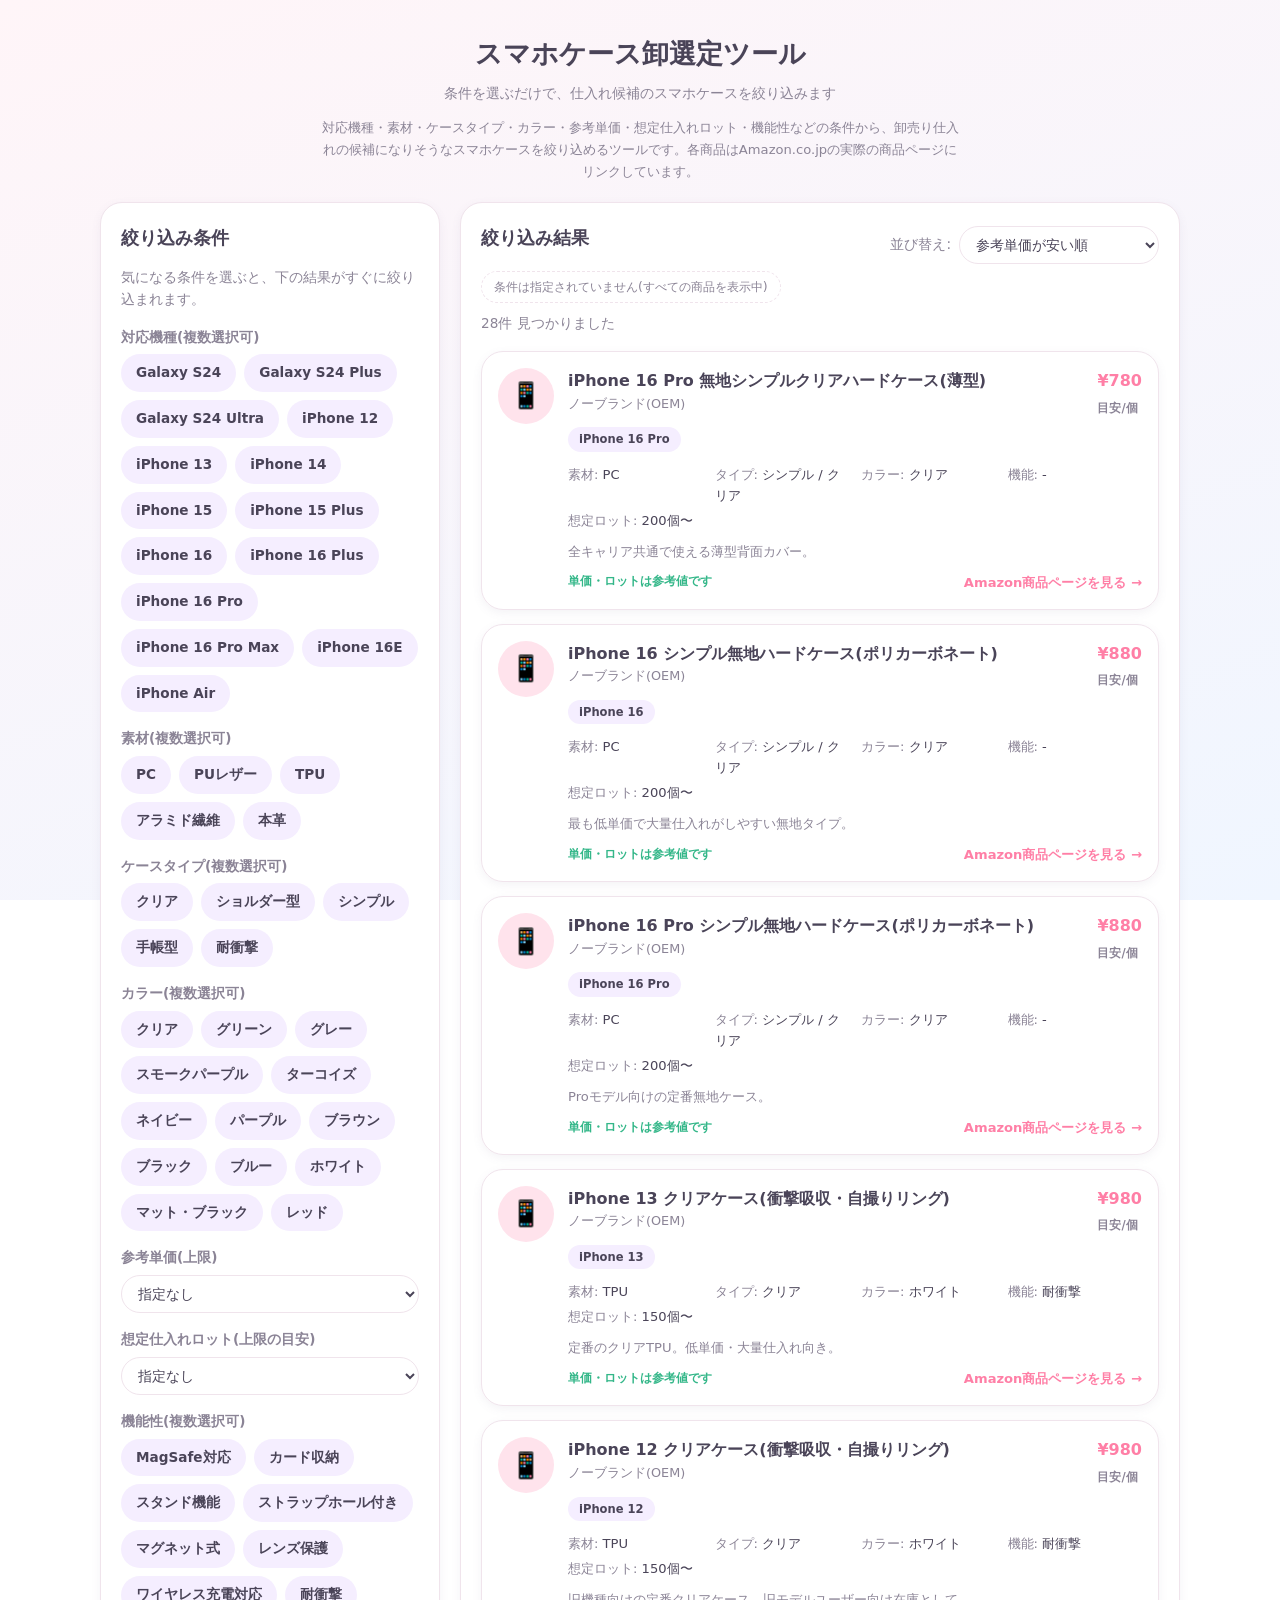
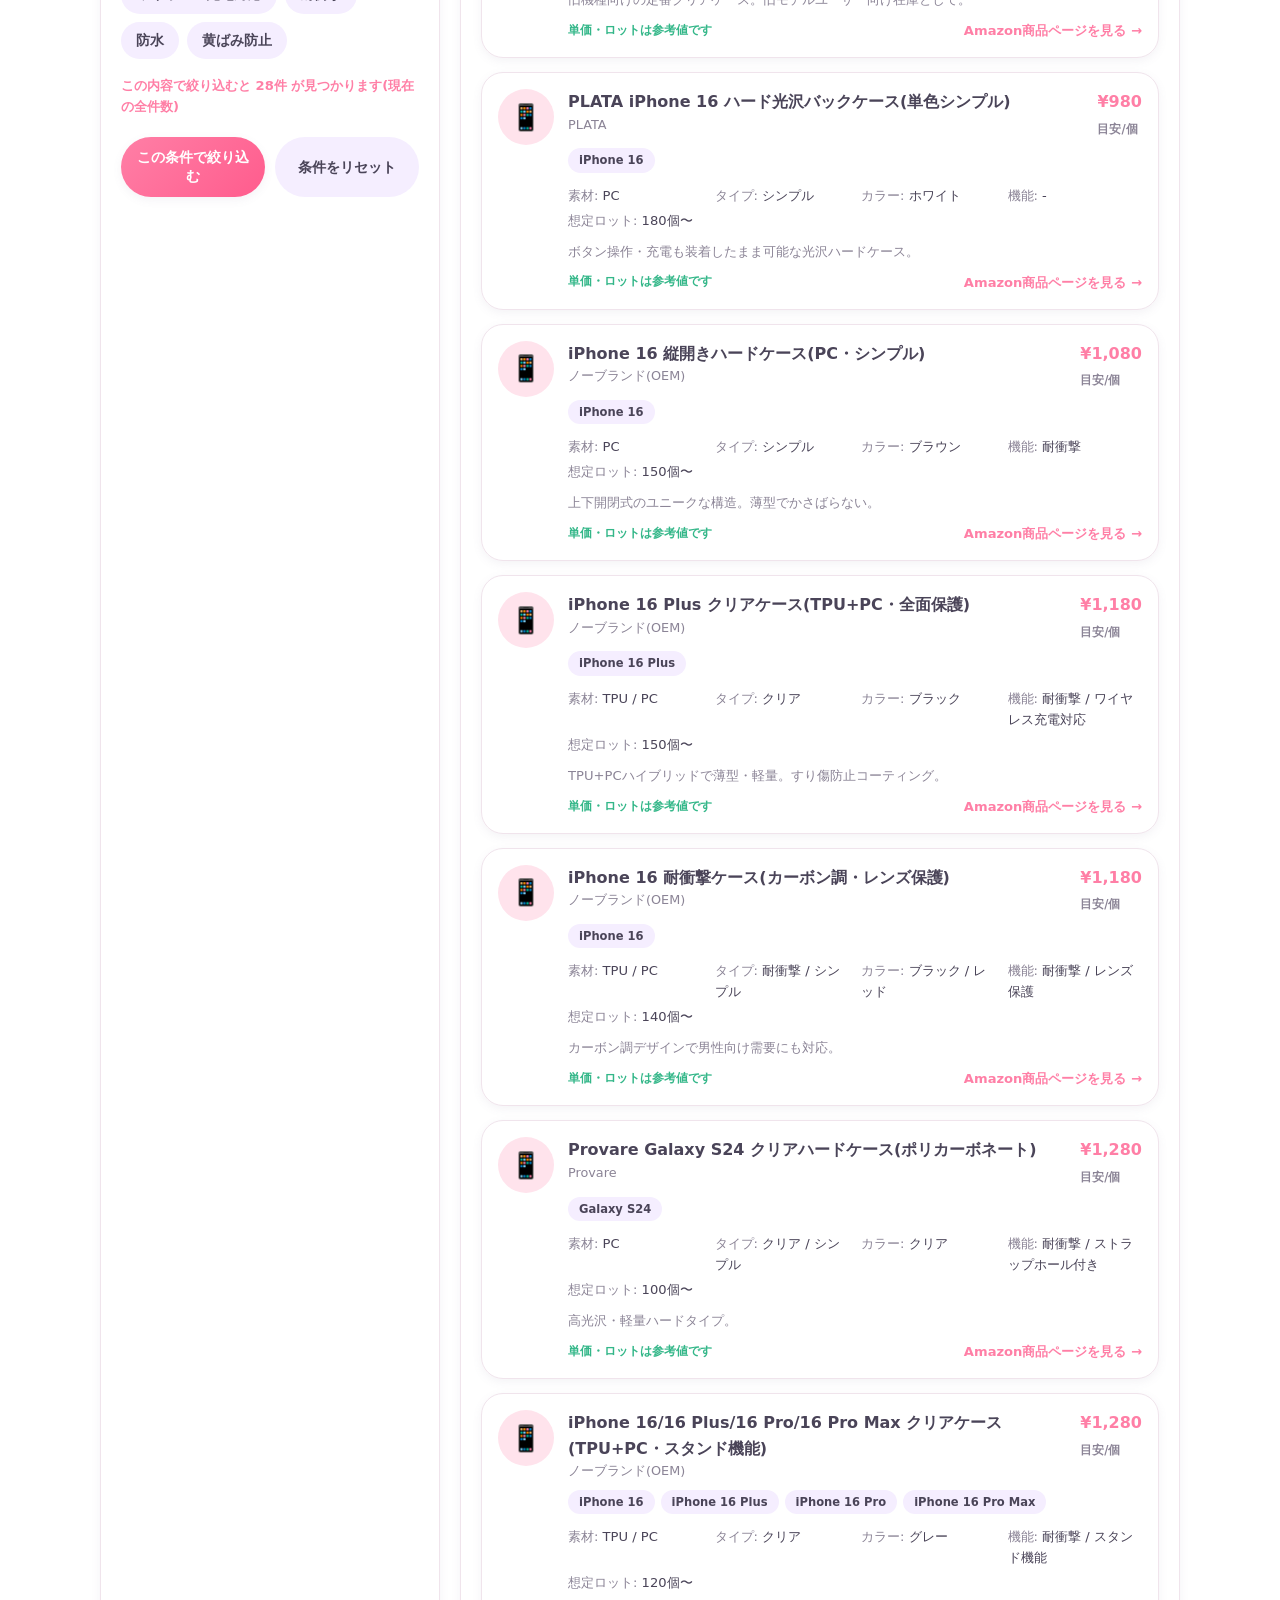
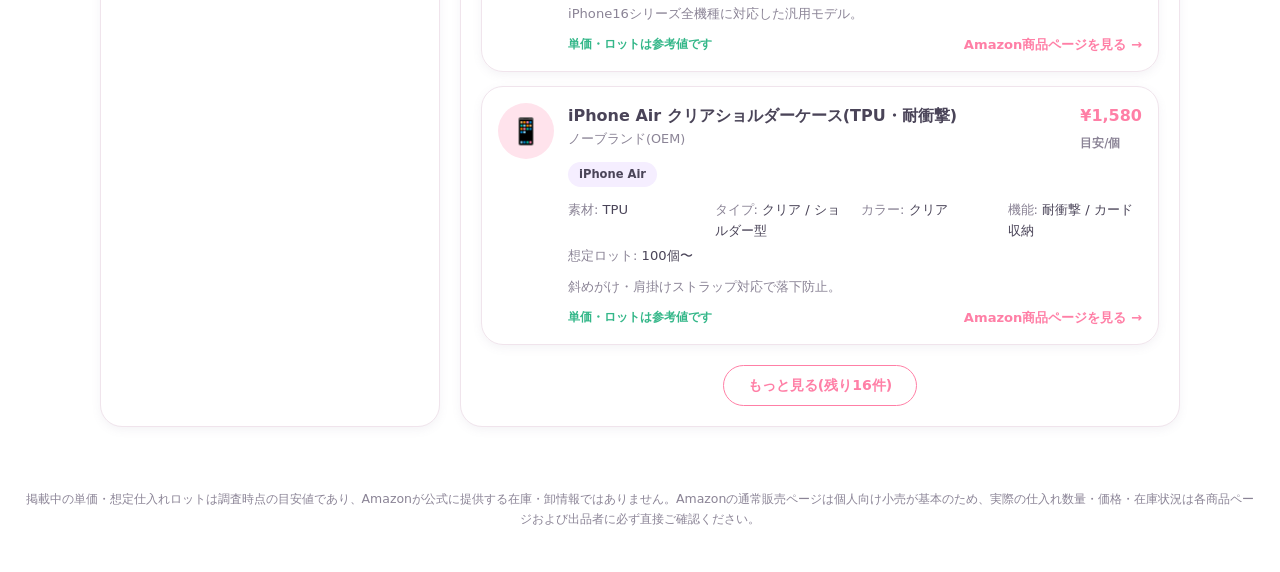
==== phone-case-wholesale-finder/index.html @ 7e59e157 "Add files via upload" ====
<!DOCTYPE html>
<html lang="ja">
<head>
<meta charset="UTF-8">
<meta name="viewport" content="width=device-width, initial-scale=1.0">
<title>スマホケース卸選定ツール | 条件で絞り込んでAmazon商品ページへ</title>
<meta name="description" content="対応機種・素材・カラー・価格帯・想定仕入れロット・機能性などの条件からスマホケースを絞り込み、Amazonの商品ページへのリンクをまとめて確認できる卸売り仕入れ検討用の無料ツールです。">
<meta name="robots" content="index, follow">
<link rel="canonical" href="https://fujiyamakanta.github.io/power-bank-finder/phone-case-wholesale-finder/">

<meta property="og:type" content="website">
<meta property="og:site_name" content="スマホケース卸選定ツール">
<meta property="og:title" content="スマホケース卸選定ツール | 条件で絞り込んでAmazon商品ページへ">
<meta property="og:description" content="対応機種・素材・カラー・価格帯・想定仕入れロット・機能性の条件からスマホケースを絞り込み、Amazon商品ページへのリンクをまとめて確認できる卸売り仕入れ検討用ツール。">
<meta property="og:url" content="https://fujiyamakanta.github.io/power-bank-finder/phone-case-wholesale-finder/">
<meta property="og:locale" content="ja_JP">

<script type="application/ld+json">
{
  "@context": "https://schema.org",
  "@type": "WebApplication",
  "name": "スマホケース卸選定ツール",
  "url": "https://fujiyamakanta.github.io/power-bank-finder/phone-case-wholesale-finder/",
  "description": "対応機種・素材・カラー・価格帯・想定仕入れロット・機能性の条件からスマホケースを絞り込み、Amazon商品ページへのリンクをまとめて確認できる卸売り仕入れ検討用ツール。",
  "applicationCategory": "BusinessApplication",
  "operatingSystem": "Any",
  "inLanguage": "ja",
  "isAccessibleForFree": true,
  "offers": {
    "@type": "Offer",
    "price": "0",
    "priceCurrency": "JPY"
  }
}
</script>

<link rel="stylesheet" href="style.css?v=1">
</head>
<body>
<header class="app-header">
  <h1>スマホケース卸選定ツール</h1>
  <p class="subtitle">条件を選ぶだけで、仕入れ候補のスマホケースを絞り込みます</p>
  <p class="intro-text">対応機種・素材・ケースタイプ・カラー・参考単価・想定仕入れロット・機能性などの条件から、卸売り仕入れの候補になりそうなスマホケースを絞り込めるツールです。各商品はAmazon.co.jpの実際の商品ページにリンクしています。</p>
</header>

<main class="layout">
  <section class="filter-panel" aria-label="検索条件">
    <h2>絞り込み条件</h2>
    <p class="panel-hint">気になる条件を選ぶと、下の結果がすぐに絞り込まれます。</p>

    <form id="filter-form">

      <fieldset>
        <legend>対応機種(複数選択可)</legend>
        <div class="chip-group" id="model-group"></div>
      </fieldset>

      <fieldset>
        <legend>素材(複数選択可)</legend>
        <div class="chip-group" id="material-group"></div>
      </fieldset>

      <fieldset>
        <legend>ケースタイプ(複数選択可)</legend>
        <div class="chip-group" id="casetype-group"></div>
      </fieldset>

      <fieldset>
        <legend>カラー(複数選択可)</legend>
        <div class="chip-group" id="color-group"></div>
      </fieldset>

      <fieldset>
        <legend>参考単価(上限)</legend>
        <select name="price_max" id="price_max">
          <option value="0">指定なし</option>
          <option value="1000">1,000円以下</option>
          <option value="1500">1,500円以下</option>
          <option value="2000">2,000円以下</option>
          <option value="3000">3,000円以下</option>
          <option value="5000">5,000円以下</option>
        </select>
      </fieldset>

      <fieldset>
        <legend>想定仕入れロット(上限の目安)</legend>
        <select name="moq_max" id="moq_max">
          <option value="0">指定なし</option>
          <option value="30">30個以下</option>
          <option value="50">50個以下</option>
          <option value="100">100個以下</option>
          <option value="200">200個以下</option>
        </select>
      </fieldset>

      <fieldset>
        <legend>機能性(複数選択可)</legend>
        <div class="chip-group" id="feature-group"></div>
      </fieldset>

      <p class="live-count-hint" id="live-count-hint"></p>
      <div class="form-actions">
        <button type="submit" class="btn-primary">この条件で絞り込む</button>
        <button type="reset" class="btn-secondary" id="reset-btn">条件をリセット</button>
      </div>
    </form>
  </section>

  <section class="results-panel" aria-label="検索結果">
    <div class="results-header">
      <h2>絞り込み結果</h2>
      <div class="sort-control">
        <label for="sort-select">並び替え:</label>
        <select id="sort-select">
          <option value="price_asc">参考単価が安い順</option>
          <option value="price_desc">参考単価が高い順</option>
          <option value="moq_asc">仕入れロットが少ない順</option>
        </select>
      </div>
    </div>
    <div id="active-conditions" class="active-conditions"></div>
    <p id="result-count" class="result-count"></p>
    <div id="result-list" class="result-list"></div>
  </section>
</main>

<footer class="app-footer">
  <p>掲載中の単価・想定仕入れロットは調査時点の目安値であり、Amazonが公式に提供する在庫・卸情報ではありません。Amazonの通常販売ページは個人向け小売が基本のため、実際の仕入れ数量・価格・在庫状況は各商品ページおよび出品者に必ず直接ご確認ください。</p>
</footer>

<script src="app.js?v=1"></script>
</body>
</html>
---- phone-case-wholesale-finder/style.css ----
:root {
  --bg-a: #fff5f8;
  --bg-b: #f0f6ff;
  --panel: #ffffff;
  --text: #4a4458;
  --muted: #8b8496;
  --border: #f0e4ec;
  --accent: #ff7fa6;
  --accent-hover: #ff5c8d;
  --accent-soft: #ffe3ec;
  --chip-bg: #f5eeff;
  --chip-active: #ff7fa6;
  --success: #34b789;
  --radius: 22px;
  --radius-sm: 14px;
  --shadow: 0 6px 20px rgba(255, 140, 170, 0.14);
  --shadow-sm: 0 3px 10px rgba(120, 100, 140, 0.08);

  --p-yellow: #fff3c4;
  --p-blue: #dceeff;
  --p-purple: #ece3ff;
  --p-pink: #ffdeed;
  --p-mint: #d8f7ec;
  --p-peach: #ffe6d9;
  --p-green: #e3f6d8;
  --p-lavender: #eae2ff;
  --p-rose: #ffe0ee;
  --p-cloud: #eef0f4;
  --p-steel: #dfe7f0;
}

@media (prefers-color-scheme: dark) {
  :root {
    --bg-a: #232030;
    --bg-b: #1e2230;
    --panel: #2b2738;
    --text: #f1ecf7;
    --muted: #b3a9c2;
    --border: #3c3650;
    --accent: #ff9dbd;
    --accent-hover: #ffb2c9;
    --accent-soft: #453347;
    --chip-bg: #362f47;
    --chip-active: #ff9dbd;
    --success: #6fe0b8;
    --shadow: 0 6px 20px rgba(0, 0, 0, 0.35);
    --shadow-sm: 0 3px 10px rgba(0, 0, 0, 0.3);

    --p-yellow: #4a4326;
    --p-blue: #293850;
    --p-purple: #3a3350;
    --p-pink: #4a2f42;
    --p-mint: #244a3d;
    --p-peach: #4a3a2e;
    --p-green: #33452b;
    --p-lavender: #37324e;
    --p-rose: #47303c;
    --p-cloud: #383a45;
    --p-steel: #2e3a49;
  }
}

:root[data-theme="light"] {
  --bg-a: #fff5f8; --bg-b: #f0f6ff; --panel: #ffffff; --text: #4a4458; --muted: #8b8496;
  --border: #f0e4ec; --accent: #ff7fa6; --accent-hover: #ff5c8d; --accent-soft: #ffe3ec;
  --chip-bg: #f5eeff; --chip-active: #ff7fa6; --success: #34b789;
  --shadow: 0 6px 20px rgba(255, 140, 170, 0.14); --shadow-sm: 0 3px 10px rgba(120, 100, 140, 0.08);
}
:root[data-theme="dark"] {
  --bg-a: #232030; --bg-b: #1e2230; --panel: #2b2738; --text: #f1ecf7; --muted: #b3a9c2;
  --border: #3c3650; --accent: #ff9dbd; --accent-hover: #ffb2c9; --accent-soft: #453347;
  --chip-bg: #362f47; --chip-active: #ff9dbd; --success: #6fe0b8;
  --shadow: 0 6px 20px rgba(0, 0, 0, 0.35); --shadow-sm: 0 3px 10px rgba(0, 0, 0, 0.3);
}

* { box-sizing: border-box; }

body {
  margin: 0;
  font-family: "Hiragino Maru Gothic ProN", "Yu Gothic UI", "Hiragino Sans", system-ui, -apple-system, sans-serif;
  background: linear-gradient(160deg, var(--bg-a), var(--bg-b));
  background-attachment: fixed;
  color: var(--text);
  line-height: 1.6;
}

.app-header {
  padding: 32px 20px 18px;
  text-align: center;
}
.app-header h1 {
  margin: 0 0 6px;
  font-size: 1.7rem;
  font-weight: 800;
}
.subtitle { margin: 0; color: var(--muted); font-size: 0.9rem; }
.intro-text {
  max-width: 640px;
  margin: 12px auto 0;
  color: var(--muted);
  font-size: 0.82rem;
  line-height: 1.7;
}

.layout {
  display: grid;
  grid-template-columns: 340px 1fr;
  gap: 20px;
  max-width: 1120px;
  margin: 0 auto;
  padding: 0 20px 40px;
}

@media (max-width: 800px) {
  .layout { grid-template-columns: 1fr; }
}

.filter-panel, .results-panel {
  background: var(--panel);
  border: 1px solid var(--border);
  border-radius: var(--radius);
  padding: 20px;
  box-shadow: var(--shadow-sm);
}

.filter-panel h2, .results-panel h2 { margin-top: 0; font-size: 1.15rem; font-weight: 800; }

.panel-hint {
  margin: 0 0 16px;
  color: var(--muted);
  font-size: 0.85rem;
}

.preset-grid {
  display: grid;
  grid-template-columns: 1fr;
  gap: 10px;
  margin-bottom: 20px;
}

.preset-card {
  display: flex;
  align-items: center;
  gap: 12px;
  text-align: left;
  padding: 12px 14px;
  border-radius: var(--radius-sm);
  border: none;
  background: var(--p-lavender);
  color: var(--text);
  cursor: pointer;
  font-family: inherit;
  box-shadow: var(--shadow-sm);
  transition: transform 0.15s ease, box-shadow 0.15s ease;
}
.preset-card:hover {
  transform: translateY(-2px) scale(1.01);
  box-shadow: var(--shadow);
}
.preset-card:active { transform: translateY(0) scale(0.99); }
.preset-card.is-active {
  outline: 2.5px solid var(--accent);
  outline-offset: 2px;
}
.preset-icon {
  flex: none;
  width: 44px;
  height: 44px;
  display: flex;
  align-items: center;
  justify-content: center;
  font-size: 1.4rem;
  background: rgba(255, 255, 255, 0.55);
  border-radius: 50%;
}
.preset-text {
  display: flex;
  flex-direction: column;
  gap: 2px;
}
.preset-title {
  font-weight: 800;
  font-size: 0.92rem;
}
.preset-desc {
  font-size: 0.78rem;
  color: var(--muted);
}

.preset-card[data-preset="light"] { background: var(--p-yellow); }
.preset-card[data-preset="bigCapacity"] { background: var(--p-blue); }
.preset-card[data-preset="laptop"] { background: var(--p-purple); }
.preset-card[data-preset="magsafe"] { background: var(--p-pink); }
.preset-card[data-preset="appleWatch"] { background: var(--p-mint); }
.preset-card[data-preset="noCableNeeded"] { background: var(--p-peach); }
.preset-card[data-preset="cheap"] { background: var(--p-green); }
.preset-card[data-preset="multiCharge"] { background: var(--p-lavender); }
.preset-card[data-preset="kawaii"] { background: var(--p-rose); }
.preset-card[data-preset="simpleDesign"] { background: var(--p-cloud); }
.preset-card[data-preset="mecha"] { background: var(--p-steel); }
.preset-card-reset {
  background: transparent !important;
  border: 1.5px dashed var(--border);
  box-shadow: none;
}

.advanced-details {
  border-top: 1.5px dashed var(--border);
  padding-top: 12px;
}
.advanced-details summary {
  cursor: pointer;
  font-weight: 700;
  font-size: 0.9rem;
  color: var(--accent);
  padding: 4px 0;
  list-style: none;
}
.advanced-details summary::-webkit-details-marker { display: none; }
.advanced-details summary::before {
  content: "▸ ";
}
.advanced-details[open] summary::before {
  content: "▾ ";
}
.advanced-details form {
  margin-top: 14px;
}

.active-conditions {
  display: flex;
  flex-wrap: wrap;
  gap: 6px;
  margin: 4px 0 10px;
}
.condition-chip {
  display: inline-flex;
  align-items: center;
  gap: 6px;
  background: var(--chip-bg);
  border: none;
  border-radius: 999px;
  padding: 5px 12px;
  font-size: 0.78rem;
  font-weight: 600;
}
.condition-chip button {
  border: none;
  background: none;
  color: var(--muted);
  cursor: pointer;
  font-size: 0.85rem;
  line-height: 1;
  padding: 0;
}
.condition-chip button:hover { color: var(--text); }
.condition-chip.none {
  color: var(--muted);
  background: none;
  font-weight: 400;
  border: 1.5px dashed var(--border);
}

fieldset {
  border: none;
  padding: 0;
  margin: 0 0 16px;
}
legend {
  font-size: 0.85rem;
  font-weight: 700;
  color: var(--muted);
  padding: 0 0 6px;
}

select {
  width: 100%;
  padding: 9px 12px;
  border-radius: 999px;
  border: 1.5px solid var(--border);
  background: var(--panel);
  color: var(--text);
  font-size: 0.9rem;
}

.chip-group {
  display: flex;
  flex-wrap: wrap;
  gap: 8px;
}

.chip {
  position: relative;
  cursor: pointer;
}
.chip input {
  position: absolute;
  opacity: 0;
  width: 0;
  height: 0;
}
.chip span {
  display: inline-block;
  padding: 7px 14px;
  border-radius: 999px;
  background: var(--chip-bg);
  color: var(--text);
  font-size: 0.85rem;
  font-weight: 600;
  border: 1.5px solid transparent;
  transition: background 0.15s, color 0.15s;
}
.chip input:checked + span {
  background: var(--chip-active);
  color: #fff;
}
.chip input:focus-visible + span {
  outline: 2px solid var(--accent);
  outline-offset: 2px;
}

.checkbox-line {
  display: flex;
  align-items: center;
  gap: 8px;
  font-size: 0.9rem;
}

.form-actions {
  display: flex;
  gap: 10px;
  margin-top: 20px;
}

.btn-primary, .btn-secondary {
  flex: 1;
  padding: 11px 12px;
  border-radius: 999px;
  border: none;
  font-size: 0.9rem;
  cursor: pointer;
  font-weight: 800;
  font-family: inherit;
}
.live-count-hint {
  margin: 4px 0 0;
  font-size: 0.82rem;
  font-weight: 700;
  color: var(--accent);
  min-height: 1.2em;
}

.btn-primary {
  background: linear-gradient(135deg, var(--accent), var(--accent-hover));
  color: #fff;
  box-shadow: var(--shadow-sm);
}
.btn-primary:hover { transform: translateY(-1px); }
.btn-secondary {
  background: var(--chip-bg);
  color: var(--text);
  border: none;
}
.btn-secondary:hover { background: var(--accent-soft); }

.results-header {
  display: flex;
  justify-content: space-between;
  align-items: center;
  flex-wrap: wrap;
  gap: 10px;
}
.sort-control {
  display: flex;
  align-items: center;
  gap: 8px;
  font-size: 0.85rem;
  color: var(--muted);
}
.sort-control select {
  width: auto;
}

.result-count {
  color: var(--muted);
  font-size: 0.85rem;
  margin: 8px 0 16px;
}

.result-list {
  display: grid;
  gap: 14px;
}

.result-card {
  border: 1px solid var(--border);
  border-radius: var(--radius);
  padding: 16px;
  display: flex;
  gap: 14px;
  box-shadow: var(--shadow-sm);
  transition: transform 0.15s ease, box-shadow 0.15s ease;
}
.result-card:hover {
  transform: translateY(-2px);
  box-shadow: var(--shadow);
}

.result-photo {
  flex: none;
  width: 56px;
  height: 56px;
  border-radius: 50%;
  background: var(--accent-soft);
  display: flex;
  align-items: center;
  justify-content: center;
  font-size: 1.6rem;
}

.result-body {
  display: grid;
  gap: 6px;
  min-width: 0;
  flex: 1;
}

.result-card-top {
  display: flex;
  justify-content: space-between;
  align-items: flex-start;
  gap: 10px;
}

.result-name {
  font-weight: 800;
  font-size: 1rem;
}
.result-maker {
  color: var(--muted);
  font-size: 0.8rem;
}

.result-price {
  font-weight: 800;
  color: var(--accent);
  white-space: nowrap;
}

.result-types {
  display: flex;
  flex-wrap: wrap;
  gap: 6px;
  margin: 2px 0;
}
.type-badge {
  background: var(--chip-bg);
  color: var(--text);
  border-radius: 999px;
  padding: 3px 11px;
  font-size: 0.72rem;
  font-weight: 700;
}

.spec-grid {
  display: grid;
  grid-template-columns: repeat(auto-fill, minmax(120px, 1fr));
  gap: 4px 12px;
  font-size: 0.82rem;
  color: var(--text);
  margin: 4px 0;
}
.spec-grid div span {
  color: var(--muted);
}

.result-notes {
  font-size: 0.82rem;
  color: var(--muted);
}

.result-footer {
  display: flex;
  justify-content: space-between;
  align-items: center;
  margin-top: 4px;
}

.pse-badge {
  font-size: 0.75rem;
  color: var(--success);
  font-weight: 700;
}

.buy-link {
  font-size: 0.82rem;
  color: var(--accent);
  font-weight: 700;
  text-decoration: none;
}
.buy-link:hover { text-decoration: underline; }

.empty-state {
  text-align: center;
  color: var(--muted);
  padding: 40px 10px;
  font-size: 0.9rem;
}

.btn-load-more {
  justify-self: center;
  margin-top: 6px;
  padding: 10px 24px;
  border-radius: 999px;
  border: 1.5px solid var(--accent);
  background: var(--panel);
  color: var(--accent);
  font-weight: 800;
  font-size: 0.88rem;
  cursor: pointer;
  font-family: inherit;
}
.btn-load-more:hover {
  background: var(--accent-soft);
}

.app-footer {
  text-align: center;
  color: var(--muted);
  font-size: 0.78rem;
  padding: 10px 20px 30px;
}
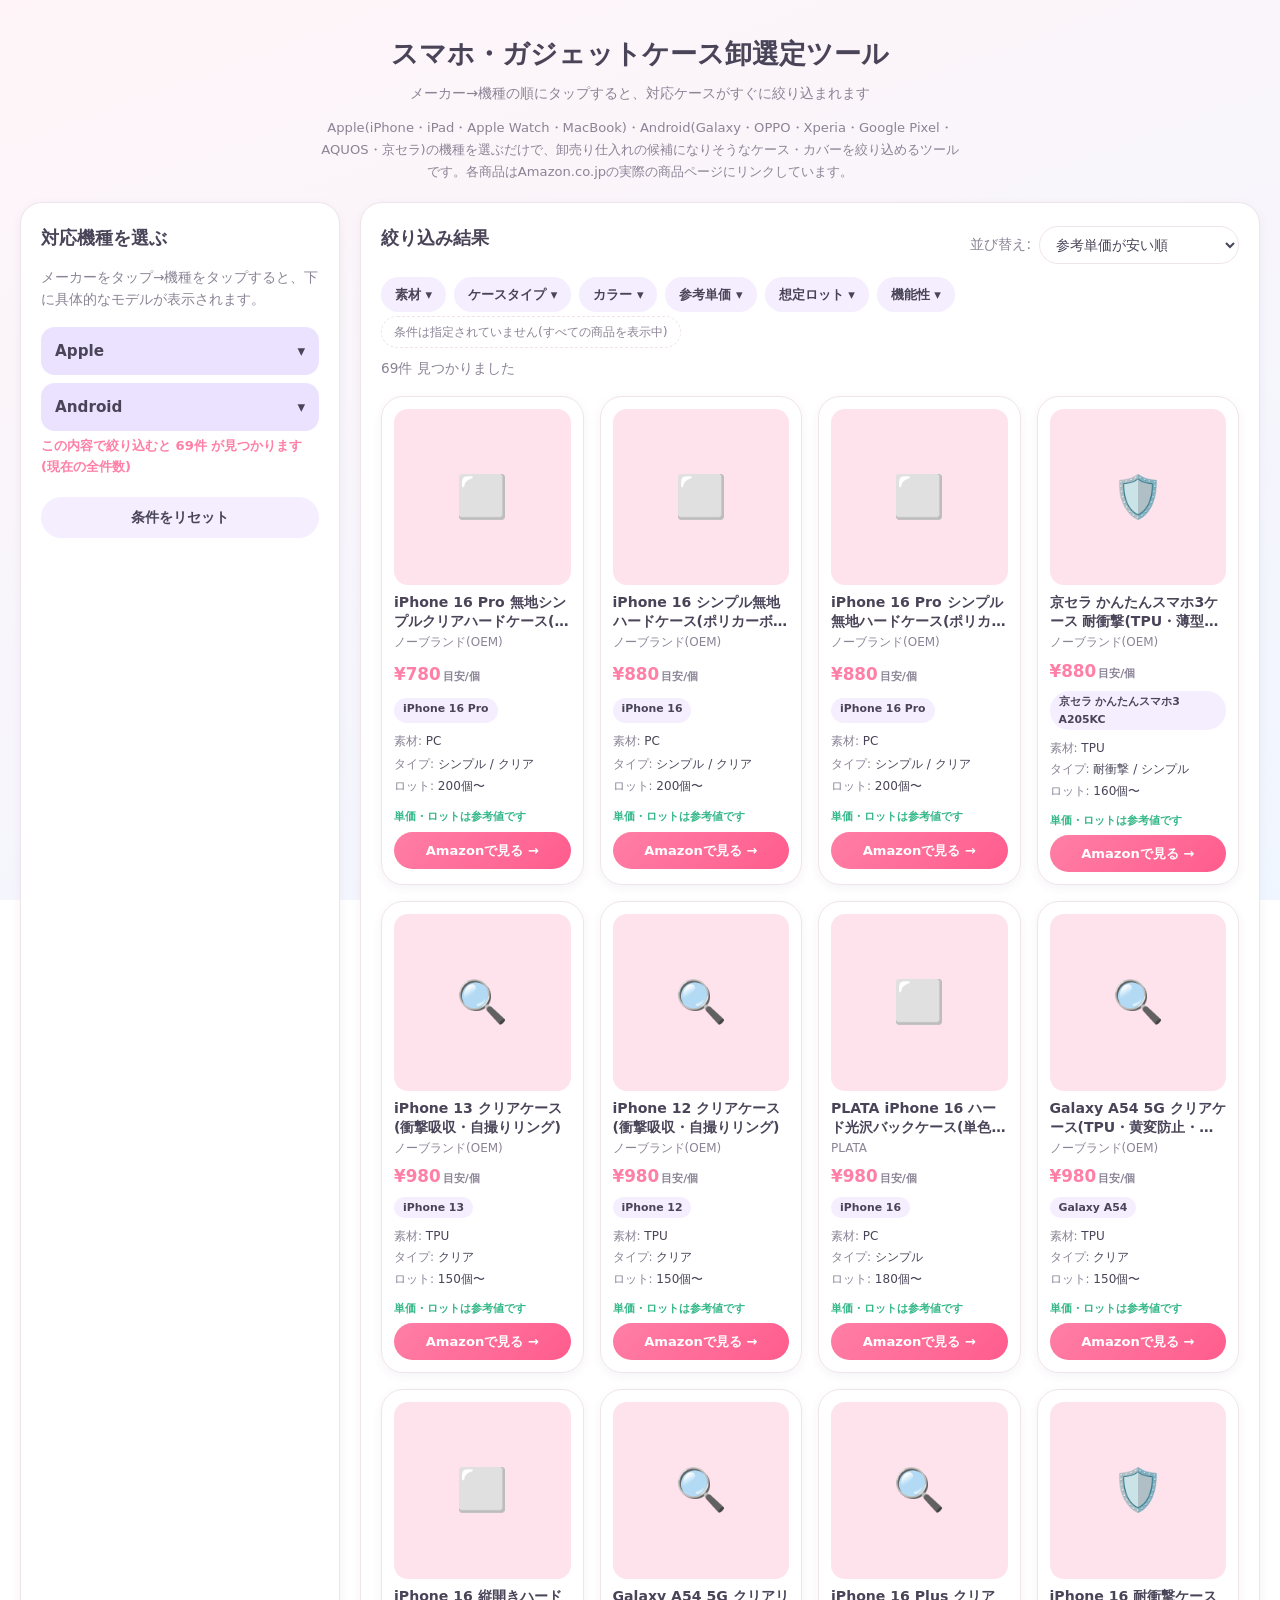
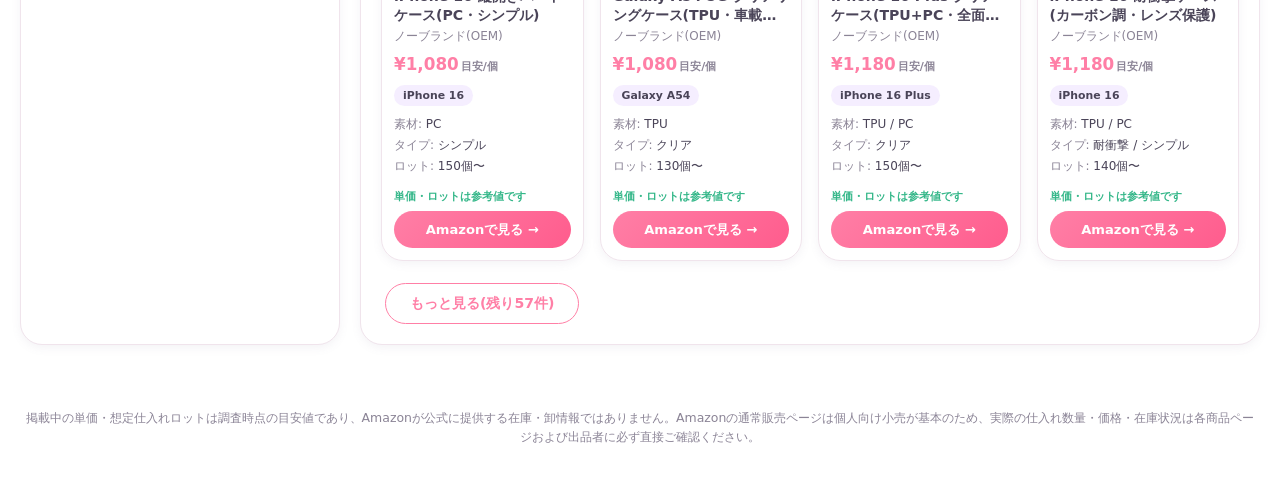
==== commit 85292c40: "Add files via upload" ====
--- a/phone-case-wholesale-finder/index.html
+++ b/phone-case-wholesale-finder/index.html
@@ -3,15 +3,15 @@
 <head>
 <meta charset="UTF-8">
 <meta name="viewport" content="width=device-width, initial-scale=1.0">
-<title>スマホケース卸選定ツール | 条件で絞り込んでAmazon商品ページへ</title>
-<meta name="description" content="対応機種・素材・カラー・価格帯・想定仕入れロット・機能性などの条件からスマホケースを絞り込み、Amazonの商品ページへのリンクをまとめて確認できる卸売り仕入れ検討用の無料ツールです。">
+<title>スマホ・ガジェットケース卸選定ツール | 条件で絞り込んでAmazon商品ページへ</title>
+<meta name="description" content="iPhone・Android・iPad・Apple Watch・MacBookなどの対応機種・素材・カラー・価格帯・想定仕入れロット・機能性の条件からケース・カバーを絞り込み、Amazonの商品ページへのリンクをまとめて確認できる卸売り仕入れ検討用の無料ツールです。">
 <meta name="robots" content="index, follow">
 <link rel="canonical" href="https://fujiyamakanta.github.io/power-bank-finder/phone-case-wholesale-finder/">
 
 <meta property="og:type" content="website">
-<meta property="og:site_name" content="スマホケース卸選定ツール">
-<meta property="og:title" content="スマホケース卸選定ツール | 条件で絞り込んでAmazon商品ページへ">
-<meta property="og:description" content="対応機種・素材・カラー・価格帯・想定仕入れロット・機能性の条件からスマホケースを絞り込み、Amazon商品ページへのリンクをまとめて確認できる卸売り仕入れ検討用ツール。">
+<meta property="og:site_name" content="スマホ・ガジェットケース卸選定ツール">
+<meta property="og:title" content="スマホ・ガジェットケース卸選定ツール | 条件で絞り込んでAmazon商品ページへ">
+<meta property="og:description" content="iPhone・Android・iPad・Apple Watch・MacBookなどの対応機種・素材・カラー・価格帯・想定仕入れロット・機能性の条件からケース・カバーを絞り込み、Amazon商品ページへのリンクをまとめて確認できる卸売り仕入れ検討用ツール。">
 <meta property="og:url" content="https://fujiyamakanta.github.io/power-bank-finder/phone-case-wholesale-finder/">
 <meta property="og:locale" content="ja_JP">
 
@@ -19,9 +19,9 @@
 {
   "@context": "https://schema.org",
   "@type": "WebApplication",
-  "name": "スマホケース卸選定ツール",
+  "name": "スマホ・ガジェットケース卸選定ツール",
   "url": "https://fujiyamakanta.github.io/power-bank-finder/phone-case-wholesale-finder/",
-  "description": "対応機種・素材・カラー・価格帯・想定仕入れロット・機能性の条件からスマホケースを絞り込み、Amazon商品ページへのリンクをまとめて確認できる卸売り仕入れ検討用ツール。",
+  "description": "iPhone・Android・iPad・Apple Watch・MacBookなどの対応機種・素材・カラー・価格帯・想定仕入れロット・機能性の条件からケース・カバーを絞り込み、Amazon商品ページへのリンクをまとめて確認できる卸売り仕入れ検討用ツール。",
   "applicationCategory": "BusinessApplication",
   "operatingSystem": "Any",
   "inLanguage": "ja",
@@ -38,72 +38,22 @@
 </head>
 <body>
 <header class="app-header">
-  <h1>スマホケース卸選定ツール</h1>
-  <p class="subtitle">条件を選ぶだけで、仕入れ候補のスマホケースを絞り込みます</p>
-  <p class="intro-text">対応機種・素材・ケースタイプ・カラー・参考単価・想定仕入れロット・機能性などの条件から、卸売り仕入れの候補になりそうなスマホケースを絞り込めるツールです。各商品はAmazon.co.jpの実際の商品ページにリンクしています。</p>
+  <h1>スマホ・ガジェットケース卸選定ツール</h1>
+  <p class="subtitle">メーカー→機種の順にタップすると、対応ケースがすぐに絞り込まれます</p>
+  <p class="intro-text">Apple(iPhone・iPad・Apple Watch・MacBook)・Android(Galaxy・OPPO・Xperia・Google Pixel・AQUOS・京セラ)の機種を選ぶだけで、卸売り仕入れの候補になりそうなケース・カバーを絞り込めるツールです。各商品はAmazon.co.jpの実際の商品ページにリンクしています。</p>
 </header>
 
 <main class="layout">
-  <section class="filter-panel" aria-label="検索条件">
-    <h2>絞り込み条件</h2>
-    <p class="panel-hint">気になる条件を選ぶと、下の結果がすぐに絞り込まれます。</p>
+  <section class="filter-panel" aria-label="機種選択">
+    <h2>対応機種を選ぶ</h2>
+    <p class="panel-hint">メーカーをタップ→機種をタップすると、下に具体的なモデルが表示されます。</p>
 
-    <form id="filter-form">
+    <div class="nav-tree" id="nav-tree"></div>
 
-      <fieldset>
-        <legend>対応機種(複数選択可)</legend>
-        <div class="chip-group" id="model-group"></div>
-      </fieldset>
-
-      <fieldset>
-        <legend>素材(複数選択可)</legend>
-        <div class="chip-group" id="material-group"></div>
-      </fieldset>
-
-      <fieldset>
-        <legend>ケースタイプ(複数選択可)</legend>
-        <div class="chip-group" id="casetype-group"></div>
-      </fieldset>
-
-      <fieldset>
-        <legend>カラー(複数選択可)</legend>
-        <div class="chip-group" id="color-group"></div>
-      </fieldset>
-
-      <fieldset>
-        <legend>参考単価(上限)</legend>
-        <select name="price_max" id="price_max">
-          <option value="0">指定なし</option>
-          <option value="1000">1,000円以下</option>
-          <option value="1500">1,500円以下</option>
-          <option value="2000">2,000円以下</option>
-          <option value="3000">3,000円以下</option>
-          <option value="5000">5,000円以下</option>
-        </select>
-      </fieldset>
-
-      <fieldset>
-        <legend>想定仕入れロット(上限の目安)</legend>
-        <select name="moq_max" id="moq_max">
-          <option value="0">指定なし</option>
-          <option value="30">30個以下</option>
-          <option value="50">50個以下</option>
-          <option value="100">100個以下</option>
-          <option value="200">200個以下</option>
-        </select>
-      </fieldset>
-
-      <fieldset>
-        <legend>機能性(複数選択可)</legend>
-        <div class="chip-group" id="feature-group"></div>
-      </fieldset>
-
-      <p class="live-count-hint" id="live-count-hint"></p>
-      <div class="form-actions">
-        <button type="submit" class="btn-primary">この条件で絞り込む</button>
-        <button type="reset" class="btn-secondary" id="reset-btn">条件をリセット</button>
-      </div>
-    </form>
+    <p class="live-count-hint" id="live-count-hint"></p>
+    <div class="form-actions">
+      <button type="button" class="btn-secondary" id="reset-btn">条件をリセット</button>
+    </div>
   </section>
 
   <section class="results-panel" aria-label="検索結果">
@@ -118,6 +68,51 @@
         </select>
       </div>
     </div>
+
+    <div class="results-toolbar" id="results-toolbar">
+      <details class="filter-dropdown">
+        <summary>素材</summary>
+        <div class="chip-group dropdown-panel" id="material-group"></div>
+      </details>
+      <details class="filter-dropdown">
+        <summary>ケースタイプ</summary>
+        <div class="chip-group dropdown-panel" id="casetype-group"></div>
+      </details>
+      <details class="filter-dropdown">
+        <summary>カラー</summary>
+        <div class="chip-group dropdown-panel" id="color-group"></div>
+      </details>
+      <details class="filter-dropdown">
+        <summary>参考単価</summary>
+        <div class="dropdown-panel">
+          <select name="price_max" id="price_max">
+            <option value="0">指定なし</option>
+            <option value="1000">1,000円以下</option>
+            <option value="1500">1,500円以下</option>
+            <option value="2000">2,000円以下</option>
+            <option value="3000">3,000円以下</option>
+            <option value="5000">5,000円以下</option>
+          </select>
+        </div>
+      </details>
+      <details class="filter-dropdown">
+        <summary>想定ロット</summary>
+        <div class="dropdown-panel">
+          <select name="moq_max" id="moq_max">
+            <option value="0">指定なし</option>
+            <option value="30">30個以下</option>
+            <option value="50">50個以下</option>
+            <option value="100">100個以下</option>
+            <option value="200">200個以下</option>
+          </select>
+        </div>
+      </details>
+      <details class="filter-dropdown">
+        <summary>機能性</summary>
+        <div class="chip-group dropdown-panel" id="feature-group"></div>
+      </details>
+    </div>
+
     <div id="active-conditions" class="active-conditions"></div>
     <p id="result-count" class="result-count"></p>
     <div id="result-list" class="result-list"></div>
--- a/phone-case-wholesale-finder/style.css
+++ b/phone-case-wholesale-finder/style.css
@@ -104,9 +104,9 @@
 
 .layout {
   display: grid;
-  grid-template-columns: 340px 1fr;
+  grid-template-columns: 320px 1fr;
   gap: 20px;
-  max-width: 1120px;
+  max-width: 1400px;
   margin: 0 auto;
   padding: 0 20px 40px;
 }
@@ -319,6 +319,112 @@
   outline-offset: 2px;
 }
 
+.nav-tree {
+  display: flex;
+  flex-direction: column;
+  gap: 8px;
+}
+
+.nav-brand {
+  border-radius: var(--radius-sm);
+}
+.nav-brand > summary {
+  cursor: pointer;
+  list-style: none;
+  display: flex;
+  align-items: center;
+  justify-content: space-between;
+  padding: 12px 14px;
+  border-radius: var(--radius-sm);
+  background: var(--p-lavender);
+  font-weight: 800;
+  font-size: 0.95rem;
+}
+.nav-brand > summary::-webkit-details-marker { display: none; }
+.nav-brand > summary::after {
+  content: "▾";
+  transition: transform 0.15s;
+}
+.nav-brand[open] > summary::after { transform: rotate(180deg); }
+.nav-brand[open] > summary { border-radius: var(--radius-sm) var(--radius-sm) 0 0; }
+
+.nav-devices {
+  padding: 8px 0 4px 10px;
+  display: flex;
+  flex-direction: column;
+  gap: 6px;
+}
+
+.nav-device > summary {
+  cursor: pointer;
+  list-style: none;
+  display: flex;
+  align-items: center;
+  justify-content: space-between;
+  padding: 8px 12px;
+  border-radius: 999px;
+  background: var(--panel);
+  border: 1.5px solid var(--border);
+  font-weight: 700;
+  font-size: 0.83rem;
+}
+.nav-device > summary::-webkit-details-marker { display: none; }
+.nav-device > summary::after {
+  content: "▾";
+  color: var(--muted);
+  transition: transform 0.15s;
+}
+.nav-device[open] > summary::after { transform: rotate(180deg); }
+
+.nav-models {
+  padding: 8px 4px 4px;
+}
+
+.results-toolbar {
+  display: flex;
+  flex-wrap: wrap;
+  gap: 8px;
+  margin: 10px 0 4px;
+}
+
+.filter-dropdown {
+  position: relative;
+}
+.filter-dropdown > summary {
+  cursor: pointer;
+  list-style: none;
+  padding: 7px 14px;
+  border-radius: 999px;
+  background: var(--chip-bg);
+  color: var(--text);
+  font-weight: 700;
+  font-size: 0.82rem;
+  white-space: nowrap;
+}
+.filter-dropdown > summary::-webkit-details-marker { display: none; }
+.filter-dropdown > summary::after { content: " ▾"; }
+.filter-dropdown[open] > summary {
+  background: var(--chip-active);
+  color: #fff;
+}
+
+.dropdown-panel {
+  position: absolute;
+  top: calc(100% + 6px);
+  left: 0;
+  z-index: 30;
+  background: var(--panel);
+  border: 1px solid var(--border);
+  border-radius: var(--radius-sm);
+  padding: 12px;
+  box-shadow: var(--shadow);
+  min-width: 200px;
+  max-width: 280px;
+}
+.dropdown-panel select {
+  min-width: 180px;
+}
+
 .checkbox-line {
   display: flex;
   align-items: center;
@@ -389,15 +495,17 @@
 
 .result-list {
   display: grid;
-  gap: 14px;
+  grid-template-columns: repeat(auto-fill, minmax(190px, 1fr));
+  gap: 16px;
 }
 
 .result-card {
   border: 1px solid var(--border);
   border-radius: var(--radius);
-  padding: 16px;
-  display: flex;
-  gap: 14px;
+  padding: 12px;
+  display: flex;
+  flex-direction: column;
+  gap: 8px;
   box-shadow: var(--shadow-sm);
   transition: transform 0.15s ease, box-shadow 0.15s ease;
 }
@@ -407,98 +515,122 @@
 }
 
 .result-photo {
-  flex: none;
-  width: 56px;
-  height: 56px;
-  border-radius: 50%;
+  width: 100%;
+  aspect-ratio: 1 / 1;
+  border-radius: var(--radius-sm);
   background: var(--accent-soft);
   display: flex;
   align-items: center;
   justify-content: center;
-  font-size: 1.6rem;
+  font-size: 2.6rem;
 }
 
 .result-body {
   display: grid;
-  gap: 6px;
+  gap: 5px;
   min-width: 0;
   flex: 1;
 }
 
 .result-card-top {
   display: flex;
-  justify-content: space-between;
-  align-items: flex-start;
-  gap: 10px;
+  flex-direction: column;
+  gap: 2px;
 }
 
 .result-name {
   font-weight: 800;
-  font-size: 1rem;
+  font-size: 0.88rem;
+  line-height: 1.35;
+  display: -webkit-box;
+  -webkit-line-clamp: 2;
+  -webkit-box-orient: vertical;
+  overflow: hidden;
 }
 .result-maker {
   color: var(--muted);
-  font-size: 0.8rem;
+  font-size: 0.75rem;
 }
 
 .result-price {
   font-weight: 800;
   color: var(--accent);
+  font-size: 1.05rem;
   white-space: nowrap;
 }
+.result-price .price-unit {
+  font-size: 0.7rem;
+  color: var(--muted);
+  font-weight: 600;
+  margin-left: 2px;
+}
 
 .result-types {
   display: flex;
   flex-wrap: wrap;
-  gap: 6px;
+  gap: 4px;
   margin: 2px 0;
 }
 .type-badge {
   background: var(--chip-bg);
   color: var(--text);
   border-radius: 999px;
-  padding: 3px 11px;
-  font-size: 0.72rem;
+  padding: 2px 9px;
+  font-size: 0.68rem;
   font-weight: 700;
 }
 
 .spec-grid {
   display: grid;
-  grid-template-columns: repeat(auto-fill, minmax(120px, 1fr));
-  gap: 4px 12px;
-  font-size: 0.82rem;
-  color: var(--text);
-  margin: 4px 0;
+  grid-template-columns: 1fr;
+  gap: 2px;
+  font-size: 0.75rem;
+  color: var(--text);
+  margin: 2px 0;
+}
+.spec-grid div {
+  overflow: hidden;
+  text-overflow: ellipsis;
+  white-space: nowrap;
 }
 .spec-grid div span {
   color: var(--muted);
 }
 
 .result-notes {
-  font-size: 0.82rem;
-  color: var(--muted);
+  font-size: 0.75rem;
+  color: var(--muted);
+  display: -webkit-box;
+  -webkit-line-clamp: 2;
+  -webkit-box-orient: vertical;
+  overflow: hidden;
 }
 
 .result-footer {
   display: flex;
-  justify-content: space-between;
-  align-items: center;
+  flex-direction: column;
+  gap: 6px;
   margin-top: 4px;
 }
 
 .pse-badge {
-  font-size: 0.75rem;
+  font-size: 0.68rem;
   color: var(--success);
   font-weight: 700;
 }
 
 .buy-link {
+  display: block;
+  text-align: center;
   font-size: 0.82rem;
-  color: var(--accent);
-  font-weight: 700;
+  color: #fff;
+  background: linear-gradient(135deg, var(--accent), var(--accent-hover));
+  font-weight: 800;
   text-decoration: none;
-}
-.buy-link:hover { text-decoration: underline; }
+  padding: 8px 10px;
+  border-radius: 999px;
+}
+.buy-link:hover { opacity: 0.9; }
 
 .empty-state {
   text-align: center;
